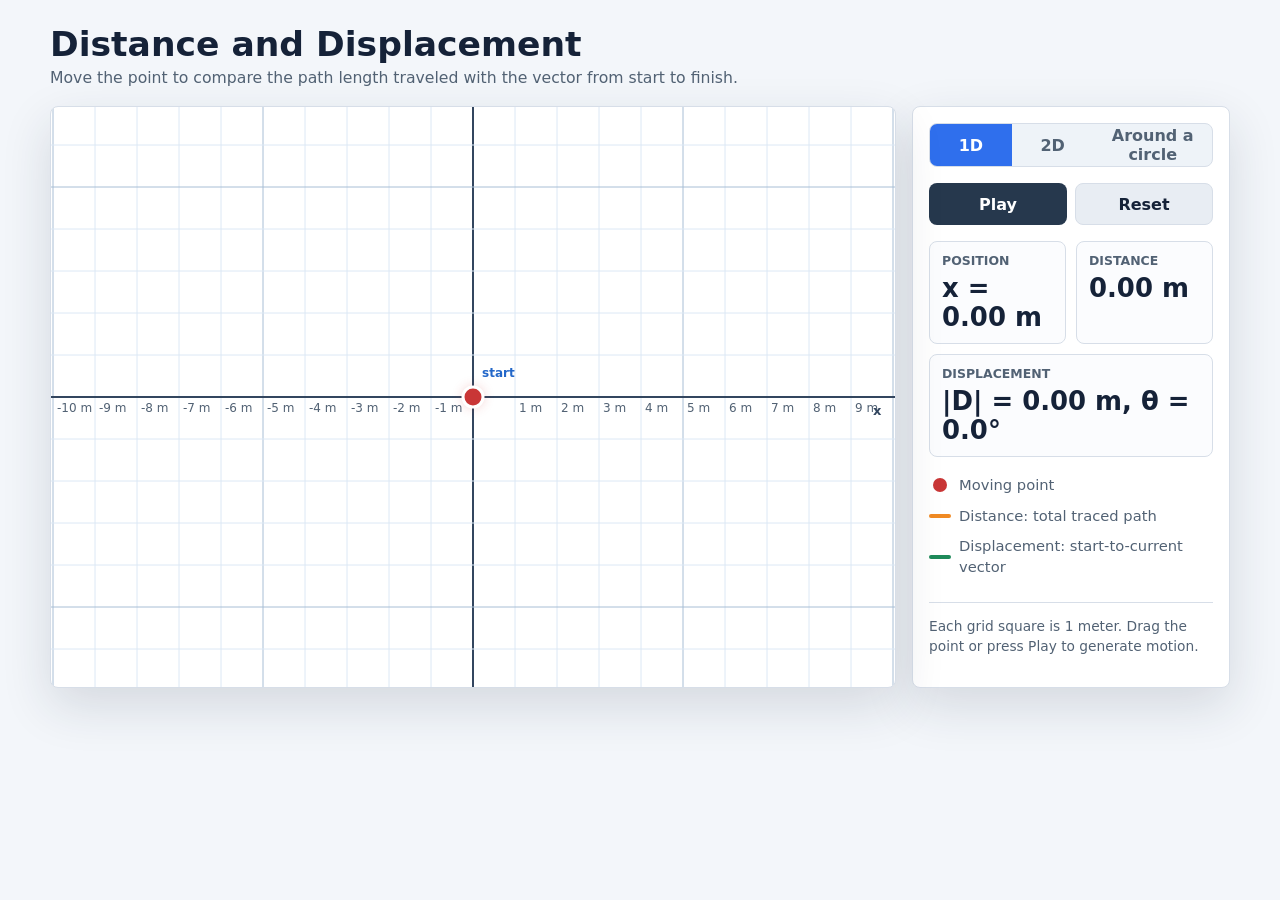
==== Distance and Displacement Sim/index.html @ f8b30ad8 "Add physics learning tools portfolio" ====
<!DOCTYPE html>
<html lang="en">
<head>
  <meta charset="UTF-8">
  <meta name="viewport" content="width=device-width, initial-scale=1.0">
  <title>Distance and Displacement Simulation</title>
  <style>
    :root {
      color-scheme: light;
      --ink: #152238;
      --muted: #526274;
      --panel: #ffffff;
      --line: #d7dee8;
      --grid: #dce8f5;
      --grid-strong: #a8bed5;
      --axis: #33465f;
      --trace: #f08a24;
      --vector: #1e8a5a;
      --point: #c93636;
      --start: #2367c9;
      --focus: #2f6fed;
      --shadow: 0 18px 50px rgba(30, 44, 63, 0.14);
    }

    * {
      box-sizing: border-box;
    }

    body {
      margin: 0;
      min-height: 100vh;
      background: #f3f6fa;
      color: var(--ink);
      font-family: Inter, ui-sans-serif, system-ui, -apple-system, BlinkMacSystemFont, "Segoe UI", sans-serif;
    }

    main {
      width: min(1180px, calc(100vw - 32px));
      margin: 0 auto;
      padding: 26px 0 32px;
    }

    .topbar {
      display: flex;
      align-items: end;
      justify-content: space-between;
      gap: 18px;
      margin-bottom: 16px;
    }

    h1 {
      margin: 0 0 4px;
      font-size: clamp(1.55rem, 2.7vw, 2.35rem);
      line-height: 1.08;
      letter-spacing: 0;
    }

    .subtitle {
      margin: 0;
      color: var(--muted);
      font-size: 0.98rem;
      line-height: 1.45;
    }

    .workspace {
      display: grid;
      grid-template-columns: minmax(0, 1fr) 318px;
      gap: 16px;
      align-items: stretch;
    }

    .stage,
    .panel {
      background: var(--panel);
      border: 1px solid var(--line);
      box-shadow: var(--shadow);
    }

    .stage {
      position: relative;
      min-height: 580px;
      border-radius: 8px;
      overflow: hidden;
    }

    canvas {
      display: block;
      width: 100%;
      height: 100%;
      min-height: 580px;
      touch-action: none;
      cursor: grab;
    }

    canvas:active {
      cursor: grabbing;
    }

    .panel {
      border-radius: 8px;
      padding: 16px;
      display: flex;
      flex-direction: column;
      gap: 16px;
    }

    .control-row {
      display: flex;
      gap: 8px;
      align-items: center;
      flex-wrap: wrap;
    }

    .segmented {
      display: grid;
      grid-template-columns: 1fr 1fr 1.45fr;
      border: 1px solid var(--line);
      border-radius: 8px;
      overflow: hidden;
      width: 100%;
      background: #eef3f8;
    }

    .segmented button,
    .button {
      border: 0;
      font: inherit;
      font-weight: 700;
      min-height: 42px;
      cursor: pointer;
    }

    .segmented button {
      background: transparent;
      color: var(--muted);
      padding: 0 10px;
    }

    .segmented button.active {
      background: var(--focus);
      color: #ffffff;
    }

    .button {
      display: inline-flex;
      align-items: center;
      justify-content: center;
      gap: 8px;
      border-radius: 8px;
      padding: 0 14px;
      color: #ffffff;
      background: #26384d;
      flex: 1 1 120px;
    }

    .button.secondary {
      background: #e8edf3;
      color: var(--ink);
      border: 1px solid var(--line);
    }

    button:focus-visible {
      outline: 3px solid rgba(47, 111, 237, 0.28);
      outline-offset: 2px;
    }

    .readouts {
      display: grid;
      grid-template-columns: 1fr 1fr;
      gap: 10px;
    }

    .metric {
      border: 1px solid var(--line);
      border-radius: 8px;
      padding: 11px 12px;
      min-height: 82px;
      background: #fbfcfe;
    }

    .metric.wide {
      grid-column: 1 / -1;
    }

    .metric span {
      display: block;
      color: var(--muted);
      font-size: 0.78rem;
      font-weight: 700;
      text-transform: uppercase;
      letter-spacing: 0;
      margin-bottom: 6px;
    }

    .metric strong {
      display: block;
      font-size: clamp(1.15rem, 2.4vw, 1.62rem);
      line-height: 1.12;
      white-space: normal;
      overflow-wrap: anywhere;
    }

    .legend {
      display: grid;
      gap: 10px;
      color: var(--muted);
      font-size: 0.92rem;
      line-height: 1.4;
      padding-top: 2px;
    }

    .legend-item {
      display: grid;
      grid-template-columns: 22px 1fr;
      align-items: center;
      gap: 8px;
    }

    .sample {
      height: 4px;
      border-radius: 99px;
      background: var(--trace);
    }

    .sample.vector {
      background: var(--vector);
    }

    .sample.point {
      width: 14px;
      height: 14px;
      border-radius: 50%;
      justify-self: center;
      background: var(--point);
    }

    .note {
      margin-top: auto;
      color: var(--muted);
      font-size: 0.86rem;
      line-height: 1.45;
      border-top: 1px solid var(--line);
      padding-top: 14px;
    }

    @media (max-width: 880px) {
      main {
        width: min(100vw - 22px, 720px);
        padding-top: 18px;
      }

      .topbar {
        display: block;
      }

      .workspace {
        grid-template-columns: 1fr;
      }

      .stage,
      canvas {
        min-height: min(72vh, 560px);
      }

      .panel {
        order: -1;
      }
    }

    @media (max-width: 480px) {
      .readouts {
        grid-template-columns: 1fr;
      }

      .metric.wide {
        grid-column: auto;
      }
    }
  </style>
</head>
<body>
  <main>
    <div class="topbar">
      <div>
        <h1>Distance and Displacement</h1>
        <p class="subtitle">Move the point to compare the path length traveled with the vector from start to finish.</p>
      </div>
    </div>

    <section class="workspace" aria-label="Physics simulation">
      <div class="stage">
        <canvas id="simulation" aria-label="Graph paper simulation canvas"></canvas>
      </div>

      <aside class="panel" aria-label="Simulation controls and readouts">
        <div class="segmented" aria-label="Motion dimension">
          <button id="mode1d" class="active" type="button">1D</button>
          <button id="mode2d" type="button">2D</button>
          <button id="modeCircle" type="button">Around a circle</button>
        </div>

        <div class="control-row">
          <button id="playPause" class="button" type="button">Play</button>
          <button id="reset" class="button secondary" type="button">Reset</button>
        </div>

        <div class="readouts">
          <div class="metric">
            <span>Position</span>
            <strong id="positionReadout">x = 0.00 m</strong>
          </div>
          <div class="metric">
            <span>Distance</span>
            <strong id="distanceReadout">0.00 m</strong>
          </div>
          <div class="metric wide">
            <span>Displacement</span>
            <strong id="displacementReadout">|D| = 0.00 m, θ = 0.0°</strong>
          </div>
        </div>

        <div class="legend" aria-label="Legend">
          <div class="legend-item"><i class="sample point"></i><span>Moving point</span></div>
          <div class="legend-item"><i class="sample"></i><span>Distance: total traced path</span></div>
          <div class="legend-item"><i class="sample vector"></i><span>Displacement: start-to-current vector</span></div>
        </div>

        <p class="note">Each grid square is 1 meter. Drag the point or press Play to generate motion.</p>
      </aside>
    </section>
  </main>

  <script>
    const canvas = document.getElementById("simulation");
    const ctx = canvas.getContext("2d");
    const mode1dButton = document.getElementById("mode1d");
    const mode2dButton = document.getElementById("mode2d");
    const modeCircleButton = document.getElementById("modeCircle");
    const playPauseButton = document.getElementById("playPause");
    const resetButton = document.getElementById("reset");
    const positionReadout = document.getElementById("positionReadout");
    const distanceReadout = document.getElementById("distanceReadout");
    const displacementReadout = document.getElementById("displacementReadout");

    const state = {
      mode: "1D",
      meterPx: 42,
      origin: { x: 0, y: 0 },
      start: { x: 0, y: 0 },
      point: { x: 0, y: 0 },
      circleCenter: { x: 3, y: 0 },
      circleRadius: 3,
      path: [{ x: 0, y: 0 }],
      distance: 0,
      playing: false,
      dragging: false,
      animationStart: 0,
      lastAnimationPoint: null
    };

    function resizeCanvas() {
      const rect = canvas.getBoundingClientRect();
      const dpr = window.devicePixelRatio || 1;
      canvas.width = Math.round(rect.width * dpr);
      canvas.height = Math.round(rect.height * dpr);
      ctx.setTransform(dpr, 0, 0, dpr, 0, 0);
      updateOrigin(rect.width, rect.height);
      draw();
    }

    function updateOrigin(width, height) {
      if (state.mode === "CIRCLE") {
        const circleWidth = state.circleRadius * 2 * state.meterPx;
        const leftMargin = Math.max(36, (width - circleWidth) / 2);
        state.origin = {
          x: leftMargin,
          y: height / 2
        };
        return;
      }

      state.origin = {
        x: width / 2,
        y: height / 2
      };
    }

    function worldToCanvas(point) {
      return {
        x: state.origin.x + point.x * state.meterPx,
        y: state.origin.y - point.y * state.meterPx
      };
    }

    function canvasToWorld(x, y) {
      const world = {
        x: (x - state.origin.x) / state.meterPx,
        y: (state.origin.y - y) / state.meterPx
      };

      if (state.mode === "1D") {
        world.y = 0;
      }

      return clampWorld(world);
    }

    function clampWorld(point) {
      const rect = canvas.getBoundingClientRect();
      const maxX = rect.width / (2 * state.meterPx) - 0.65;
      const maxY = rect.height / (2 * state.meterPx) - 0.65;

      if (state.mode === "CIRCLE") {
        return projectToCircle(point);
      }

      return {
        x: Math.max(-maxX, Math.min(maxX, point.x)),
        y: state.mode === "1D" ? 0 : Math.max(-maxY, Math.min(maxY, point.y))
      };
    }

    function setPoint(nextPoint, shouldAccumulate = true) {
      const point = clampWorld(nextPoint);
      const previous = state.point;
      const step = state.mode === "CIRCLE" ? circleArcStep(previous, point) : Math.hypot(point.x - previous.x, point.y - previous.y);

      if (shouldAccumulate && step > 0.002) {
        state.distance += step;
        state.path.push(point);
      }

      state.point = point;
      updateReadouts();
      draw();
    }

    function resetSimulation() {
      state.playing = false;
      state.dragging = false;
      state.point = { ...state.start };
      state.path = [{ ...state.start }];
      state.distance = 0;
      state.lastAnimationPoint = null;
      playPauseButton.textContent = "Play";
      const rect = canvas.getBoundingClientRect();
      updateOrigin(rect.width, rect.height);
      updateModeButtons();
      updateReadouts();
      draw();
    }

    function switchMode(mode) {
      if (state.mode === mode) return;
      state.mode = mode;
      resetSimulation();
    }

    function updateModeButtons() {
      mode1dButton.classList.toggle("active", state.mode === "1D");
      mode2dButton.classList.toggle("active", state.mode === "2D");
      modeCircleButton.classList.toggle("active", state.mode === "CIRCLE");
    }

    function updateReadouts() {
      const dx = state.point.x - state.start.x;
      const dy = state.point.y - state.start.y;
      const displacement = Math.hypot(dx, dy);
      const theta = displacement < 0.0001 ? 0 : positiveAngleDegrees(Math.atan2(dy, dx));

      if (state.mode === "1D") {
        positionReadout.textContent = `x = ${state.point.x.toFixed(2)} m`;
        displacementReadout.textContent = `|D| = ${Math.abs(dx).toFixed(2)} m, θ = ${theta.toFixed(1)}°`;
      } else {
        positionReadout.textContent = `x = ${state.point.x.toFixed(2)} m, y = ${state.point.y.toFixed(2)} m`;
        displacementReadout.textContent = `|D| = ${displacement.toFixed(2)} m, θ = ${theta.toFixed(1)}°`;
      }

      distanceReadout.textContent = `${state.distance.toFixed(2)} m`;
    }

    function draw() {
      const rect = canvas.getBoundingClientRect();
      ctx.clearRect(0, 0, rect.width, rect.height);
      drawGrid(rect.width, rect.height);
      drawCircleGuide();
      drawTrace();
      drawDisplacement();
      drawThetaAngle();
      drawStartPoint();
      drawMovingPoint();
    }

    function drawGrid(width, height) {
      const leftMeters = Math.floor(-state.origin.x / state.meterPx) - 1;
      const rightMeters = Math.ceil((width - state.origin.x) / state.meterPx) + 1;
      const bottomMeters = Math.floor(-(height - state.origin.y) / state.meterPx) - 1;
      const topMeters = Math.ceil(state.origin.y / state.meterPx) + 1;

      ctx.save();
      ctx.lineWidth = 1;
      ctx.font = "12px Inter, system-ui, sans-serif";
      ctx.textBaseline = "top";

      for (let x = leftMeters; x <= rightMeters; x++) {
        const px = state.origin.x + x * state.meterPx;
        ctx.strokeStyle = x === 0 ? getVar("--axis") : x % 5 === 0 ? getVar("--grid-strong") : getVar("--grid");
        ctx.lineWidth = x === 0 ? 2 : 1;
        ctx.beginPath();
        ctx.moveTo(px, 0);
        ctx.lineTo(px, height);
        ctx.stroke();

        if (x !== 0) {
          ctx.fillStyle = getVar("--muted");
          ctx.fillText(`${x} m`, px + 4, state.origin.y + 6);
        }
      }

      for (let y = bottomMeters; y <= topMeters; y++) {
        const py = state.origin.y - y * state.meterPx;
        ctx.strokeStyle = y === 0 ? getVar("--axis") : y % 5 === 0 ? getVar("--grid-strong") : getVar("--grid");
        ctx.lineWidth = y === 0 ? 2 : 1;
        ctx.beginPath();
        ctx.moveTo(0, py);
        ctx.lineTo(width, py);
        ctx.stroke();

        if (y !== 0 && state.mode !== "1D") {
          ctx.fillStyle = getVar("--muted");
          ctx.fillText(`${y} m`, state.origin.x + 6, py + 4);
        }
      }

      ctx.fillStyle = getVar("--axis");
      ctx.font = "700 13px Inter, system-ui, sans-serif";
      ctx.fillText("x", width - 22, state.origin.y + 8);
      if (state.mode !== "1D") {
        ctx.fillText("y", state.origin.x + 8, 12);
      }
      ctx.restore();
    }

    function drawTrace() {
      if (state.path.length < 2) return;

      ctx.save();
      ctx.strokeStyle = getVar("--trace");
      ctx.lineWidth = 4;
      ctx.lineJoin = "round";
      ctx.lineCap = "round";
      ctx.beginPath();
      state.path.forEach((point, index) => {
        const canvasPoint = worldToCanvas(point);
        if (index === 0) {
          ctx.moveTo(canvasPoint.x, canvasPoint.y);
        } else {
          ctx.lineTo(canvasPoint.x, canvasPoint.y);
        }
      });
      ctx.stroke();
      ctx.restore();
    }

    function drawCircleGuide() {
      if (state.mode !== "CIRCLE") return;

      const center = worldToCanvas(state.circleCenter);
      const radius = state.circleRadius * state.meterPx;

      ctx.save();
      ctx.strokeStyle = "rgba(47, 111, 237, 0.55)";
      ctx.fillStyle = "rgba(47, 111, 237, 0.08)";
      ctx.lineWidth = 3;
      ctx.setLineDash([8, 8]);
      ctx.beginPath();
      ctx.arc(center.x, center.y, radius, 0, Math.PI * 2);
      ctx.fill();
      ctx.stroke();
      ctx.setLineDash([]);

      ctx.fillStyle = getVar("--focus");
      ctx.beginPath();
      ctx.arc(center.x, center.y, 5, 0, Math.PI * 2);
      ctx.fill();
      ctx.font = "700 12px Inter, system-ui, sans-serif";
      ctx.fillText("center (3, 0)", center.x + 10, center.y - 18);
      ctx.restore();
    }

    function drawDisplacement() {
      const start = worldToCanvas(state.start);
      const end = worldToCanvas(state.point);
      const length = Math.hypot(end.x - start.x, end.y - start.y);
      if (length < 2) return;

      ctx.save();
      ctx.strokeStyle = getVar("--vector");
      ctx.fillStyle = getVar("--vector");
      ctx.lineWidth = 3;
      ctx.lineCap = "round";
      ctx.beginPath();
      ctx.moveTo(start.x, start.y);
      ctx.lineTo(end.x, end.y);
      ctx.stroke();

      const angle = Math.atan2(end.y - start.y, end.x - start.x);
      const headLength = 14;
      ctx.beginPath();
      ctx.moveTo(end.x, end.y);
      ctx.lineTo(end.x - headLength * Math.cos(angle - Math.PI / 6), end.y - headLength * Math.sin(angle - Math.PI / 6));
      ctx.lineTo(end.x - headLength * Math.cos(angle + Math.PI / 6), end.y - headLength * Math.sin(angle + Math.PI / 6));
      ctx.closePath();
      ctx.fill();
      ctx.restore();
    }

    function drawThetaAngle() {
      const dx = state.point.x - state.start.x;
      const dy = state.point.y - state.start.y;
      const displacement = Math.hypot(dx, dy);
      if (displacement < 0.15) return;

      const start = worldToCanvas(state.start);
      const thetaRadians = Math.atan2(dy, dx);
      const thetaDegrees = positiveAngleDegrees(thetaRadians);
      if (thetaDegrees < 1 || thetaDegrees > 359) return;

      const canvasEndAngle = -thetaDegrees * Math.PI / 180;
      const radius = Math.min(2 * state.meterPx, Math.max(0.8 * state.meterPx, displacement * state.meterPx * 0.42));
      const arcEnd = {
        x: start.x + radius * Math.cos(canvasEndAngle),
        y: start.y + radius * Math.sin(canvasEndAngle)
      };

      ctx.save();
      ctx.strokeStyle = "#111827";
      ctx.fillStyle = "#111827";
      ctx.lineWidth = 3;
      ctx.lineCap = "round";
      ctx.beginPath();
      ctx.arc(start.x, start.y, radius, 0, canvasEndAngle, true);
      ctx.stroke();

      const tangentAngle = canvasEndAngle - Math.PI / 2;
      const headLength = 12;
      ctx.beginPath();
      ctx.moveTo(arcEnd.x, arcEnd.y);
      ctx.lineTo(
        arcEnd.x - headLength * Math.cos(tangentAngle - Math.PI / 6),
        arcEnd.y - headLength * Math.sin(tangentAngle - Math.PI / 6)
      );
      ctx.lineTo(
        arcEnd.x - headLength * Math.cos(tangentAngle + Math.PI / 6),
        arcEnd.y - headLength * Math.sin(tangentAngle + Math.PI / 6)
      );
      ctx.closePath();
      ctx.fill();

      const labelAngle = canvasEndAngle / 2;
      const labelRadius = radius + 22;
      ctx.font = "700 24px Inter, system-ui, sans-serif";
      ctx.textAlign = "center";
      ctx.textBaseline = "middle";
      ctx.fillText("θ", start.x + labelRadius * Math.cos(labelAngle), start.y + labelRadius * Math.sin(labelAngle));
      ctx.restore();
    }

    function drawStartPoint() {
      const start = worldToCanvas(state.start);
      ctx.save();
      ctx.fillStyle = getVar("--start");
      ctx.beginPath();
      ctx.arc(start.x, start.y, 6, 0, Math.PI * 2);
      ctx.fill();
      ctx.fillStyle = getVar("--start");
      ctx.font = "700 12px Inter, system-ui, sans-serif";
      ctx.fillText("start", start.x + 9, start.y - 20);
      ctx.restore();
    }

    function drawMovingPoint() {
      const point = worldToCanvas(state.point);
      ctx.save();
      ctx.shadowColor = "rgba(201, 54, 54, 0.28)";
      ctx.shadowBlur = 12;
      ctx.fillStyle = getVar("--point");
      ctx.beginPath();
      ctx.arc(point.x, point.y, 10, 0, Math.PI * 2);
      ctx.fill();
      ctx.shadowBlur = 0;
      ctx.strokeStyle = "#ffffff";
      ctx.lineWidth = 3;
      ctx.stroke();
      ctx.restore();
    }

    function animate(timestamp) {
      if (!state.playing) return;
      if (!state.animationStart) {
        state.animationStart = timestamp;
      }

      const elapsed = (timestamp - state.animationStart) / 1000;
      const nextPoint = state.mode === "1D" ? animated1dPoint(elapsed) : state.mode === "CIRCLE" ? animatedCirclePoint(elapsed) : animated2dPoint(elapsed);
      setPoint(nextPoint, true);
      requestAnimationFrame(animate);
    }

    function animated1dPoint(t) {
      return {
        x: 4.5 * Math.sin(t * 1.35),
        y: 0
      };
    }

    function animated2dPoint(t) {
      return {
        x: 3.8 * Math.sin(t * 0.9),
        y: 2.3 * Math.sin(t * 1.6 + 0.45)
      };
    }

    function animatedCirclePoint(t) {
      const angle = Math.PI - t * 0.85;
      return {
        x: state.circleCenter.x + state.circleRadius * Math.cos(angle),
        y: state.circleCenter.y + state.circleRadius * Math.sin(angle)
      };
    }

    function projectToCircle(point) {
      const dx = point.x - state.circleCenter.x;
      const dy = point.y - state.circleCenter.y;
      const angle = Math.hypot(dx, dy) < 0.0001 ? Math.PI : Math.atan2(dy, dx);
      return {
        x: state.circleCenter.x + state.circleRadius * Math.cos(angle),
        y: state.circleCenter.y + state.circleRadius * Math.sin(angle)
      };
    }

    function circleArcStep(previous, next) {
      const previousAngle = Math.atan2(previous.y - state.circleCenter.y, previous.x - state.circleCenter.x);
      const nextAngle = Math.atan2(next.y - state.circleCenter.y, next.x - state.circleCenter.x);
      let delta = Math.abs(nextAngle - previousAngle);
      if (delta > Math.PI) {
        delta = Math.PI * 2 - delta;
      }
      return delta * state.circleRadius;
    }

    function positiveAngleDegrees(radians) {
      return (radians * 180 / Math.PI + 360) % 360;
    }

    function getPointerWorld(event) {
      const rect = canvas.getBoundingClientRect();
      return canvasToWorld(event.clientX - rect.left, event.clientY - rect.top);
    }

    function isNearPoint(event) {
      const rect = canvas.getBoundingClientRect();
      const pointer = {
        x: event.clientX - rect.left,
        y: event.clientY - rect.top
      };
      const point = worldToCanvas(state.point);
      return Math.hypot(pointer.x - point.x, pointer.y - point.y) <= 24;
    }

    function getVar(name) {
      return getComputedStyle(document.documentElement).getPropertyValue(name).trim();
    }

    canvas.addEventListener("pointerdown", (event) => {
      if (!isNearPoint(event)) return;
      canvas.setPointerCapture(event.pointerId);
      state.dragging = true;
      state.playing = false;
      state.animationStart = 0;
      playPauseButton.textContent = "Play";
      setPoint(getPointerWorld(event), true);
    });

    canvas.addEventListener("pointermove", (event) => {
      if (!state.dragging) return;
      setPoint(getPointerWorld(event), true);
    });

    canvas.addEventListener("pointerup", (event) => {
      state.dragging = false;
      if (canvas.hasPointerCapture(event.pointerId)) {
        canvas.releasePointerCapture(event.pointerId);
      }
    });

    canvas.addEventListener("pointercancel", () => {
      state.dragging = false;
    });

    mode1dButton.addEventListener("click", () => switchMode("1D"));
    mode2dButton.addEventListener("click", () => switchMode("2D"));
    modeCircleButton.addEventListener("click", () => switchMode("CIRCLE"));

    playPauseButton.addEventListener("click", () => {
      state.playing = !state.playing;
      playPauseButton.textContent = state.playing ? "Pause" : "Play";
      state.animationStart = 0;
      if (state.playing) {
        requestAnimationFrame(animate);
      }
    });

    resetButton.addEventListener("click", resetSimulation);
    window.addEventListener("resize", resizeCanvas);

    resizeCanvas();
    updateReadouts();
  </script>
</body>
</html>
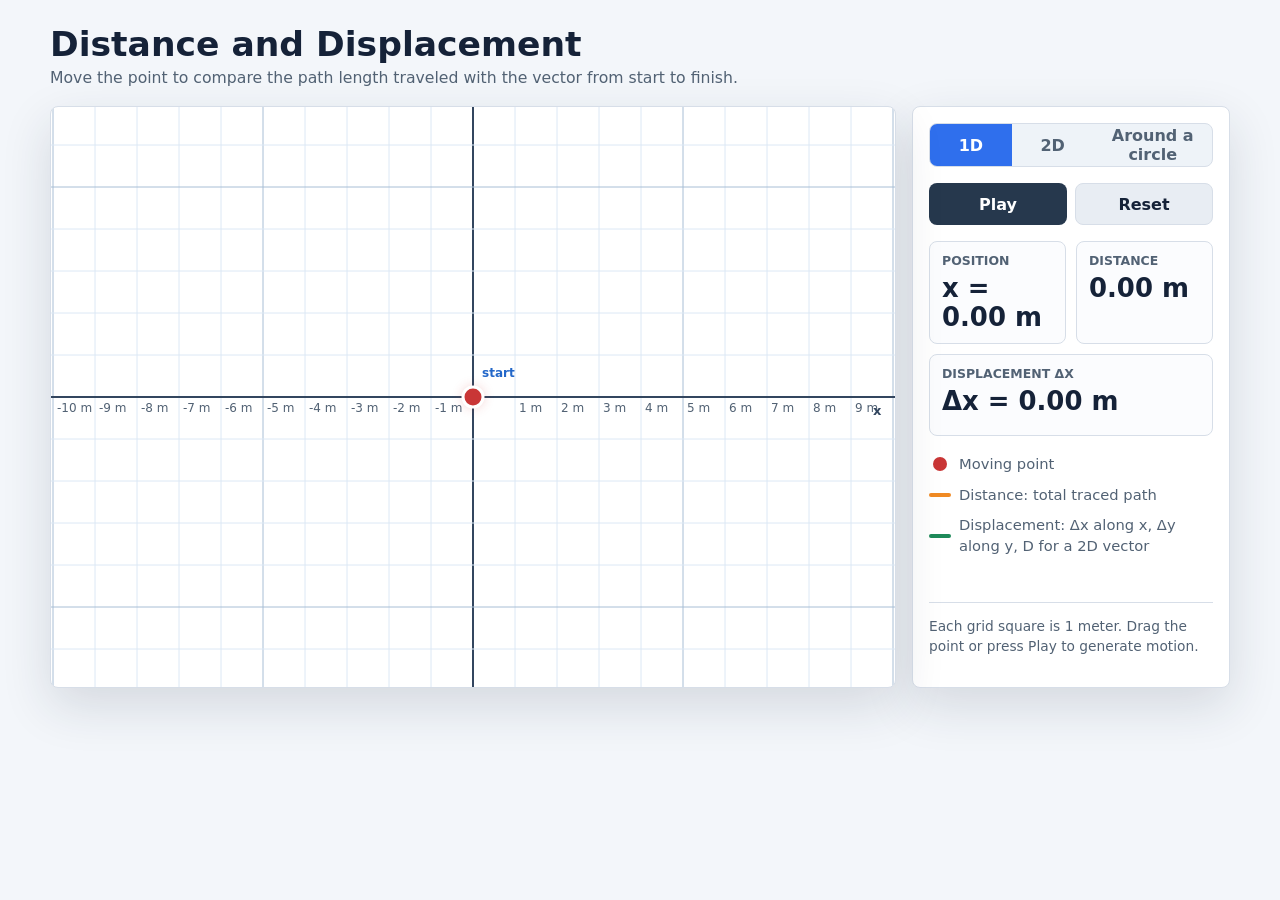
==== commit 59a7feae: "Use Δx, Δy and D notation for displacement 1D shows signed Δx with direction and no θ. 2D and circle" ====
--- a/Distance and Displacement Sim/index.html
+++ b/Distance and Displacement Sim/index.html
@@ -314,15 +314,23 @@
             <strong id="distanceReadout">0.00 m</strong>
           </div>
           <div class="metric wide">
-            <span>Displacement</span>
-            <strong id="displacementReadout">|D| = 0.00 m, θ = 0.0°</strong>
+            <span id="displacementLabel">Displacement Δx</span>
+            <strong id="displacementReadout">Δx = 0.00 m</strong>
+          </div>
+          <div class="metric" id="dxMetric" hidden>
+            <span>Horizontal Δx</span>
+            <strong id="dxReadout">Δx = 0.00 m</strong>
+          </div>
+          <div class="metric" id="dyMetric" hidden>
+            <span>Vertical Δy</span>
+            <strong id="dyReadout">Δy = 0.00 m</strong>
           </div>
         </div>
 
         <div class="legend" aria-label="Legend">
           <div class="legend-item"><i class="sample point"></i><span>Moving point</span></div>
           <div class="legend-item"><i class="sample"></i><span>Distance: total traced path</span></div>
-          <div class="legend-item"><i class="sample vector"></i><span>Displacement: start-to-current vector</span></div>
+          <div class="legend-item"><i class="sample vector"></i><span>Displacement: Δx along x, Δy along y, D for a 2D vector</span></div>
         </div>
 
         <p class="note">Each grid square is 1 meter. Drag the point or press Play to generate motion.</p>
@@ -341,6 +349,11 @@
     const positionReadout = document.getElementById("positionReadout");
     const distanceReadout = document.getElementById("distanceReadout");
     const displacementReadout = document.getElementById("displacementReadout");
+    const displacementLabel = document.getElementById("displacementLabel");
+    const dxMetric = document.getElementById("dxMetric");
+    const dyMetric = document.getElementById("dyMetric");
+    const dxReadout = document.getElementById("dxReadout");
+    const dyReadout = document.getElementById("dyReadout");
 
     const state = {
       mode: "1D",
@@ -468,15 +481,29 @@
       const displacement = Math.hypot(dx, dy);
       const theta = displacement < 0.0001 ? 0 : positiveAngleDegrees(Math.atan2(dy, dx));
 
-      if (state.mode === "1D") {
+      const is1d = state.mode === "1D";
+      dxMetric.hidden = is1d;
+      dyMetric.hidden = is1d;
+
+      if (is1d) {
         positionReadout.textContent = `x = ${state.point.x.toFixed(2)} m`;
-        displacementReadout.textContent = `|D| = ${Math.abs(dx).toFixed(2)} m, θ = ${theta.toFixed(1)}°`;
+        displacementLabel.textContent = "Displacement Δx";
+        const direction = Math.abs(dx) < 0.005 ? "" : dx > 0 ? " (right)" : " (left)";
+        displacementReadout.textContent = `Δx = ${signed(dx)} m${direction}`;
       } else {
         positionReadout.textContent = `x = ${state.point.x.toFixed(2)} m, y = ${state.point.y.toFixed(2)} m`;
-        displacementReadout.textContent = `|D| = ${displacement.toFixed(2)} m, θ = ${theta.toFixed(1)}°`;
+        displacementLabel.textContent = "Displacement D";
+        displacementReadout.textContent = `D = ${displacement.toFixed(2)} m, θ = ${theta.toFixed(1)}°`;
+        dxReadout.textContent = `Δx = ${signed(dx)} m`;
+        dyReadout.textContent = `Δy = ${signed(dy)} m`;
       }
 
       distanceReadout.textContent = `${state.distance.toFixed(2)} m`;
+    }
+
+    function signed(value) {
+      if (Math.abs(value) < 0.005) return "0.00";
+      return `${value > 0 ? "+" : "−"}${Math.abs(value).toFixed(2)}`;
     }
 
     function draw() {
@@ -612,10 +639,24 @@
       ctx.lineTo(end.x - headLength * Math.cos(angle + Math.PI / 6), end.y - headLength * Math.sin(angle + Math.PI / 6));
       ctx.closePath();
       ctx.fill();
+
+      if (length > 30) {
+        ctx.font = "700 18px Inter, system-ui, sans-serif";
+        ctx.textAlign = "center";
+        ctx.textBaseline = "middle";
+        const offset = 16;
+        const mid = { x: (start.x + end.x) / 2, y: (start.y + end.y) / 2 };
+        if (state.mode === "1D") {
+          ctx.fillText("Δx", mid.x, mid.y - offset);
+        } else {
+          ctx.fillText("D", mid.x + offset * Math.sin(angle), mid.y - offset * Math.cos(angle));
+        }
+      }
       ctx.restore();
     }
 
     function drawThetaAngle() {
+      if (state.mode === "1D") return;
       const dx = state.point.x - state.start.x;
       const dy = state.point.y - state.start.y;
       const displacement = Math.hypot(dx, dy);
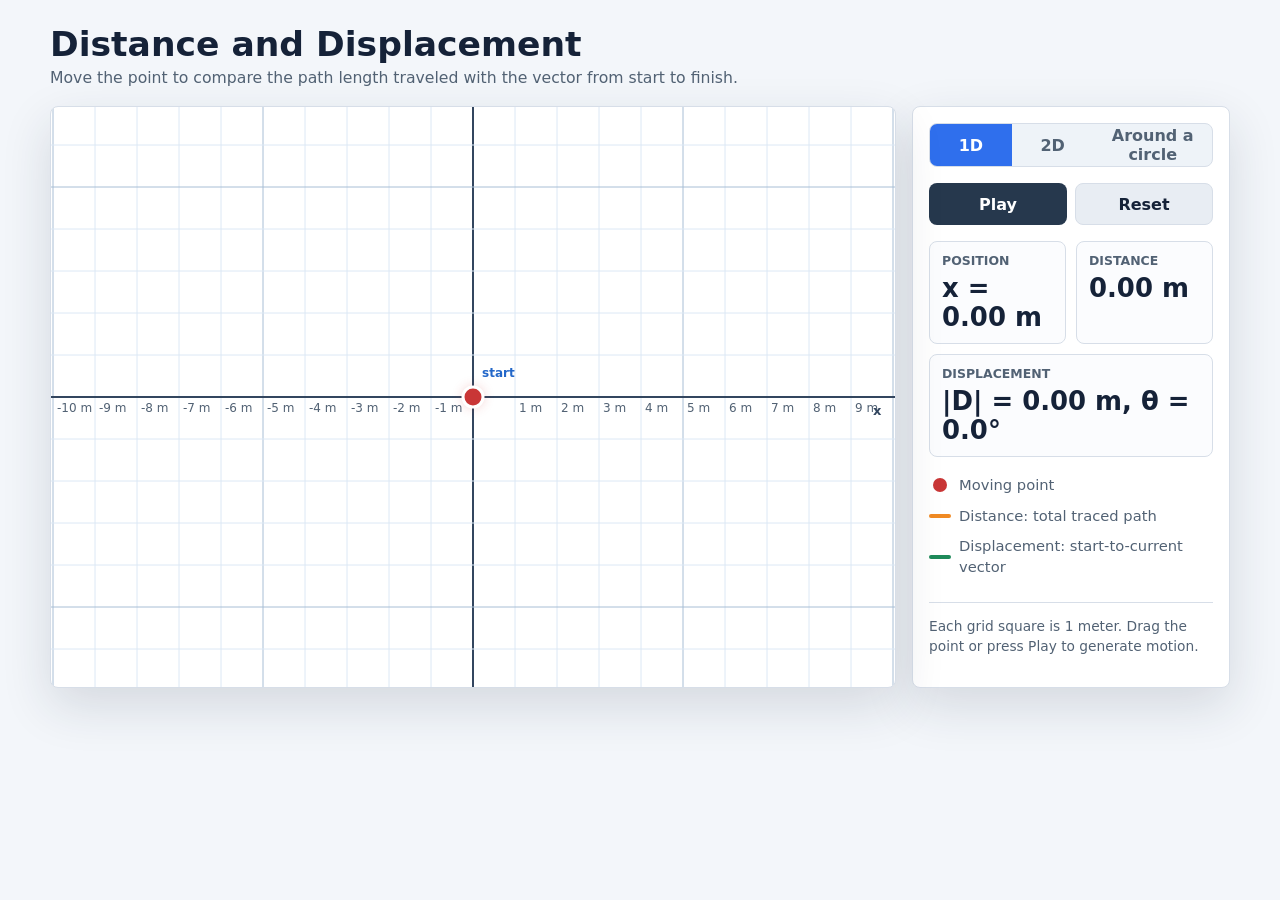
==== commit c6f2267b: "Revert Δx/Δy/D notation change in Distance and Displacement Sim Co-Authored-By: Claude Opus 5.5 <nor" ====
--- a/Distance and Displacement Sim/index.html
+++ b/Distance and Displacement Sim/index.html
@@ -314,23 +314,15 @@
             <strong id="distanceReadout">0.00 m</strong>
           </div>
           <div class="metric wide">
-            <span id="displacementLabel">Displacement Δx</span>
-            <strong id="displacementReadout">Δx = 0.00 m</strong>
-          </div>
-          <div class="metric" id="dxMetric" hidden>
-            <span>Horizontal Δx</span>
-            <strong id="dxReadout">Δx = 0.00 m</strong>
-          </div>
-          <div class="metric" id="dyMetric" hidden>
-            <span>Vertical Δy</span>
-            <strong id="dyReadout">Δy = 0.00 m</strong>
+            <span>Displacement</span>
+            <strong id="displacementReadout">|D| = 0.00 m, θ = 0.0°</strong>
           </div>
         </div>
 
         <div class="legend" aria-label="Legend">
           <div class="legend-item"><i class="sample point"></i><span>Moving point</span></div>
           <div class="legend-item"><i class="sample"></i><span>Distance: total traced path</span></div>
-          <div class="legend-item"><i class="sample vector"></i><span>Displacement: Δx along x, Δy along y, D for a 2D vector</span></div>
+          <div class="legend-item"><i class="sample vector"></i><span>Displacement: start-to-current vector</span></div>
         </div>
 
         <p class="note">Each grid square is 1 meter. Drag the point or press Play to generate motion.</p>
@@ -349,11 +341,6 @@
     const positionReadout = document.getElementById("positionReadout");
     const distanceReadout = document.getElementById("distanceReadout");
     const displacementReadout = document.getElementById("displacementReadout");
-    const displacementLabel = document.getElementById("displacementLabel");
-    const dxMetric = document.getElementById("dxMetric");
-    const dyMetric = document.getElementById("dyMetric");
-    const dxReadout = document.getElementById("dxReadout");
-    const dyReadout = document.getElementById("dyReadout");
 
     const state = {
       mode: "1D",
@@ -481,29 +468,15 @@
       const displacement = Math.hypot(dx, dy);
       const theta = displacement < 0.0001 ? 0 : positiveAngleDegrees(Math.atan2(dy, dx));
 
-      const is1d = state.mode === "1D";
-      dxMetric.hidden = is1d;
-      dyMetric.hidden = is1d;
-
-      if (is1d) {
+      if (state.mode === "1D") {
         positionReadout.textContent = `x = ${state.point.x.toFixed(2)} m`;
-        displacementLabel.textContent = "Displacement Δx";
-        const direction = Math.abs(dx) < 0.005 ? "" : dx > 0 ? " (right)" : " (left)";
-        displacementReadout.textContent = `Δx = ${signed(dx)} m${direction}`;
+        displacementReadout.textContent = `|D| = ${Math.abs(dx).toFixed(2)} m, θ = ${theta.toFixed(1)}°`;
       } else {
         positionReadout.textContent = `x = ${state.point.x.toFixed(2)} m, y = ${state.point.y.toFixed(2)} m`;
-        displacementLabel.textContent = "Displacement D";
-        displacementReadout.textContent = `D = ${displacement.toFixed(2)} m, θ = ${theta.toFixed(1)}°`;
-        dxReadout.textContent = `Δx = ${signed(dx)} m`;
-        dyReadout.textContent = `Δy = ${signed(dy)} m`;
+        displacementReadout.textContent = `|D| = ${displacement.toFixed(2)} m, θ = ${theta.toFixed(1)}°`;
       }
 
       distanceReadout.textContent = `${state.distance.toFixed(2)} m`;
-    }
-
-    function signed(value) {
-      if (Math.abs(value) < 0.005) return "0.00";
-      return `${value > 0 ? "+" : "−"}${Math.abs(value).toFixed(2)}`;
     }
 
     function draw() {
@@ -639,24 +612,10 @@
       ctx.lineTo(end.x - headLength * Math.cos(angle + Math.PI / 6), end.y - headLength * Math.sin(angle + Math.PI / 6));
       ctx.closePath();
       ctx.fill();
-
-      if (length > 30) {
-        ctx.font = "700 18px Inter, system-ui, sans-serif";
-        ctx.textAlign = "center";
-        ctx.textBaseline = "middle";
-        const offset = 16;
-        const mid = { x: (start.x + end.x) / 2, y: (start.y + end.y) / 2 };
-        if (state.mode === "1D") {
-          ctx.fillText("Δx", mid.x, mid.y - offset);
-        } else {
-          ctx.fillText("D", mid.x + offset * Math.sin(angle), mid.y - offset * Math.cos(angle));
-        }
-      }
       ctx.restore();
     }
 
     function drawThetaAngle() {
-      if (state.mode === "1D") return;
       const dx = state.point.x - state.start.x;
       const dy = state.point.y - state.start.y;
       const displacement = Math.hypot(dx, dy);
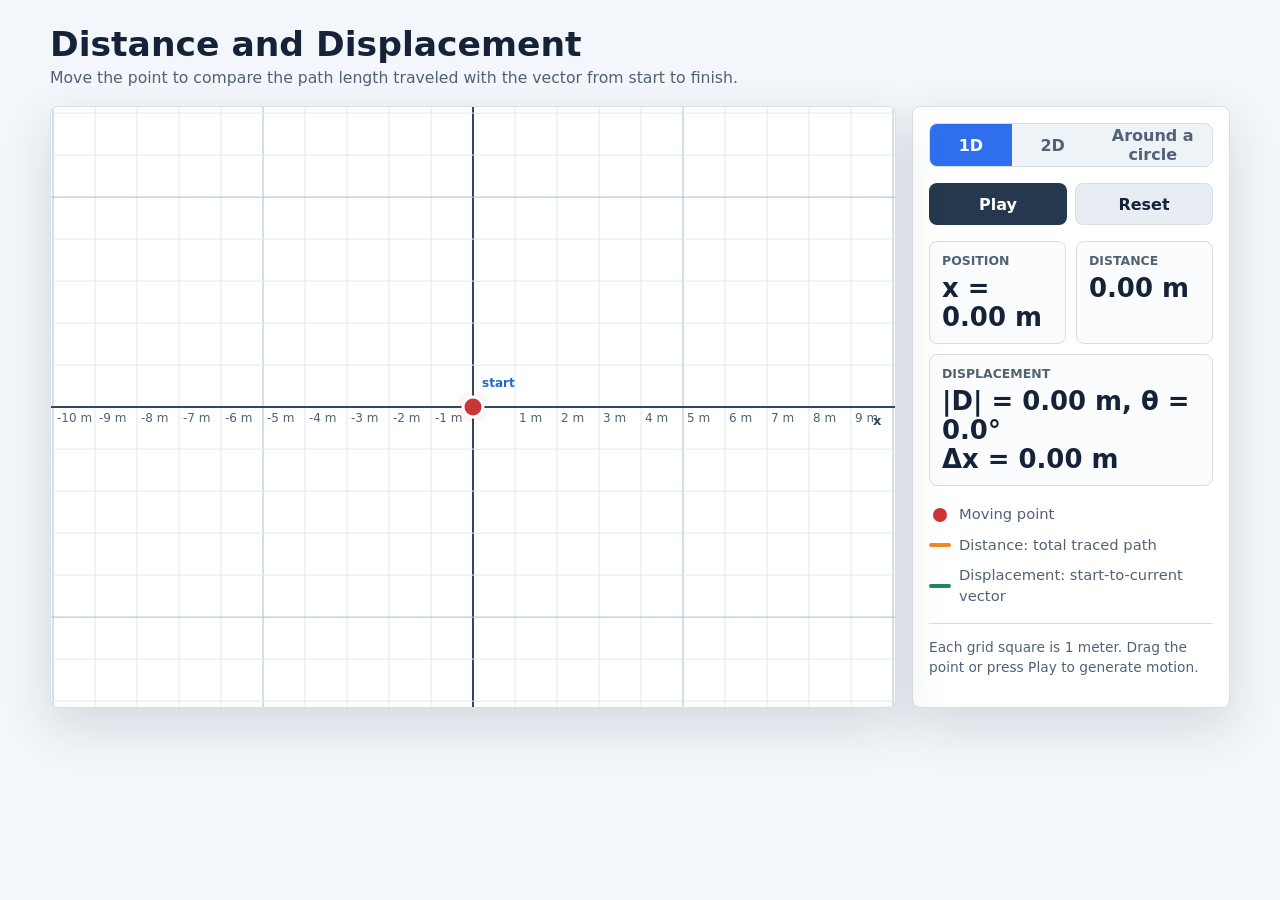
==== commit 78488476: "Show Δx and Δy under the displacement readout Co-Authored-By: Claude Opus 5.5 <noreply@anthropic.com" ====
--- a/Distance and Displacement Sim/index.html
+++ b/Distance and Displacement Sim/index.html
@@ -316,6 +316,7 @@
           <div class="metric wide">
             <span>Displacement</span>
             <strong id="displacementReadout">|D| = 0.00 m, θ = 0.0°</strong>
+            <strong id="componentReadout">Δx = 0.00 m</strong>
           </div>
         </div>
 
@@ -341,6 +342,7 @@
     const positionReadout = document.getElementById("positionReadout");
     const distanceReadout = document.getElementById("distanceReadout");
     const displacementReadout = document.getElementById("displacementReadout");
+    const componentReadout = document.getElementById("componentReadout");
 
     const state = {
       mode: "1D",
@@ -471,9 +473,11 @@
       if (state.mode === "1D") {
         positionReadout.textContent = `x = ${state.point.x.toFixed(2)} m`;
         displacementReadout.textContent = `|D| = ${Math.abs(dx).toFixed(2)} m, θ = ${theta.toFixed(1)}°`;
+        componentReadout.textContent = `Δx = ${dx.toFixed(2)} m`;
       } else {
         positionReadout.textContent = `x = ${state.point.x.toFixed(2)} m, y = ${state.point.y.toFixed(2)} m`;
         displacementReadout.textContent = `|D| = ${displacement.toFixed(2)} m, θ = ${theta.toFixed(1)}°`;
+        componentReadout.textContent = `Δx = ${dx.toFixed(2)} m, Δy = ${dy.toFixed(2)} m`;
       }
 
       distanceReadout.textContent = `${state.distance.toFixed(2)} m`;
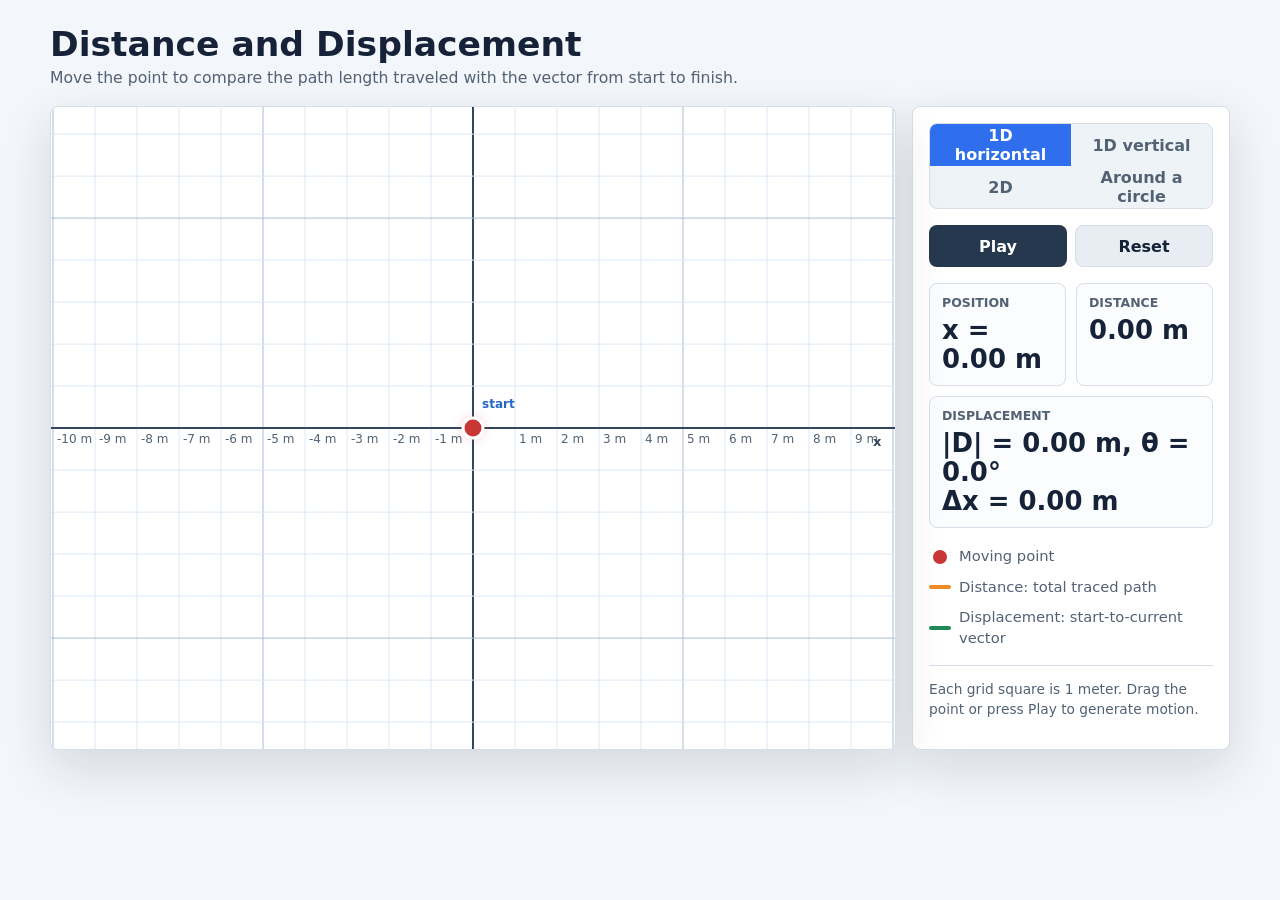
==== commit 0d106ae7: "Split 1D mode into 1D horizontal and 1D vertical 1D vertical moves the point along y only and shows " ====
--- a/Distance and Displacement Sim/index.html
+++ b/Distance and Displacement Sim/index.html
@@ -113,7 +113,7 @@
 
     .segmented {
       display: grid;
-      grid-template-columns: 1fr 1fr 1.45fr;
+      grid-template-columns: 1fr 1fr;
       border: 1px solid var(--line);
       border-radius: 8px;
       overflow: hidden;
@@ -294,7 +294,8 @@
 
       <aside class="panel" aria-label="Simulation controls and readouts">
         <div class="segmented" aria-label="Motion dimension">
-          <button id="mode1d" class="active" type="button">1D</button>
+          <button id="mode1d" class="active" type="button">1D horizontal</button>
+          <button id="mode1dv" type="button">1D vertical</button>
           <button id="mode2d" type="button">2D</button>
           <button id="modeCircle" type="button">Around a circle</button>
         </div>
@@ -335,6 +336,7 @@
     const canvas = document.getElementById("simulation");
     const ctx = canvas.getContext("2d");
     const mode1dButton = document.getElementById("mode1d");
+    const mode1dvButton = document.getElementById("mode1dv");
     const mode2dButton = document.getElementById("mode2d");
     const modeCircleButton = document.getElementById("modeCircle");
     const playPauseButton = document.getElementById("playPause");
@@ -404,6 +406,10 @@
         world.y = 0;
       }
 
+      if (state.mode === "1DV") {
+        world.x = 0;
+      }
+
       return clampWorld(world);
     }
 
@@ -417,7 +423,7 @@
       }
 
       return {
-        x: Math.max(-maxX, Math.min(maxX, point.x)),
+        x: state.mode === "1DV" ? 0 : Math.max(-maxX, Math.min(maxX, point.x)),
         y: state.mode === "1D" ? 0 : Math.max(-maxY, Math.min(maxY, point.y))
       };
     }
@@ -460,6 +466,7 @@
 
     function updateModeButtons() {
       mode1dButton.classList.toggle("active", state.mode === "1D");
+      mode1dvButton.classList.toggle("active", state.mode === "1DV");
       mode2dButton.classList.toggle("active", state.mode === "2D");
       modeCircleButton.classList.toggle("active", state.mode === "CIRCLE");
     }
@@ -474,6 +481,10 @@
         positionReadout.textContent = `x = ${state.point.x.toFixed(2)} m`;
         displacementReadout.textContent = `|D| = ${Math.abs(dx).toFixed(2)} m, θ = ${theta.toFixed(1)}°`;
         componentReadout.textContent = `Δx = ${dx.toFixed(2)} m`;
+      } else if (state.mode === "1DV") {
+        positionReadout.textContent = `y = ${state.point.y.toFixed(2)} m`;
+        displacementReadout.textContent = `|D| = ${Math.abs(dy).toFixed(2)} m, θ = ${theta.toFixed(1)}°`;
+        componentReadout.textContent = `Δy = ${dy.toFixed(2)} m`;
       } else {
         positionReadout.textContent = `x = ${state.point.x.toFixed(2)} m, y = ${state.point.y.toFixed(2)} m`;
         displacementReadout.textContent = `|D| = ${displacement.toFixed(2)} m, θ = ${theta.toFixed(1)}°`;
@@ -515,7 +526,7 @@
         ctx.lineTo(px, height);
         ctx.stroke();
 
-        if (x !== 0) {
+        if (x !== 0 && state.mode !== "1DV") {
           ctx.fillStyle = getVar("--muted");
           ctx.fillText(`${x} m`, px + 4, state.origin.y + 6);
         }
@@ -538,7 +549,9 @@
 
       ctx.fillStyle = getVar("--axis");
       ctx.font = "700 13px Inter, system-ui, sans-serif";
-      ctx.fillText("x", width - 22, state.origin.y + 8);
+      if (state.mode !== "1DV") {
+        ctx.fillText("x", width - 22, state.origin.y + 8);
+      }
       if (state.mode !== "1D") {
         ctx.fillText("y", state.origin.x + 8, 12);
       }
@@ -706,7 +719,7 @@
       }
 
       const elapsed = (timestamp - state.animationStart) / 1000;
-      const nextPoint = state.mode === "1D" ? animated1dPoint(elapsed) : state.mode === "CIRCLE" ? animatedCirclePoint(elapsed) : animated2dPoint(elapsed);
+      const nextPoint = state.mode === "1D" ? animated1dPoint(elapsed) : state.mode === "1DV" ? animated1dvPoint(elapsed) : state.mode === "CIRCLE" ? animatedCirclePoint(elapsed) : animated2dPoint(elapsed);
       setPoint(nextPoint, true);
       requestAnimationFrame(animate);
     }
@@ -715,6 +728,13 @@
       return {
         x: 4.5 * Math.sin(t * 1.35),
         y: 0
+      };
+    }
+
+    function animated1dvPoint(t) {
+      return {
+        x: 0,
+        y: 4.5 * Math.sin(t * 1.35)
       };
     }
 
@@ -803,6 +823,7 @@
     });
 
     mode1dButton.addEventListener("click", () => switchMode("1D"));
+    mode1dvButton.addEventListener("click", () => switchMode("1DV"));
     mode2dButton.addEventListener("click", () => switchMode("2D"));
     modeCircleButton.addEventListener("click", () => switchMode("CIRCLE"));
 
